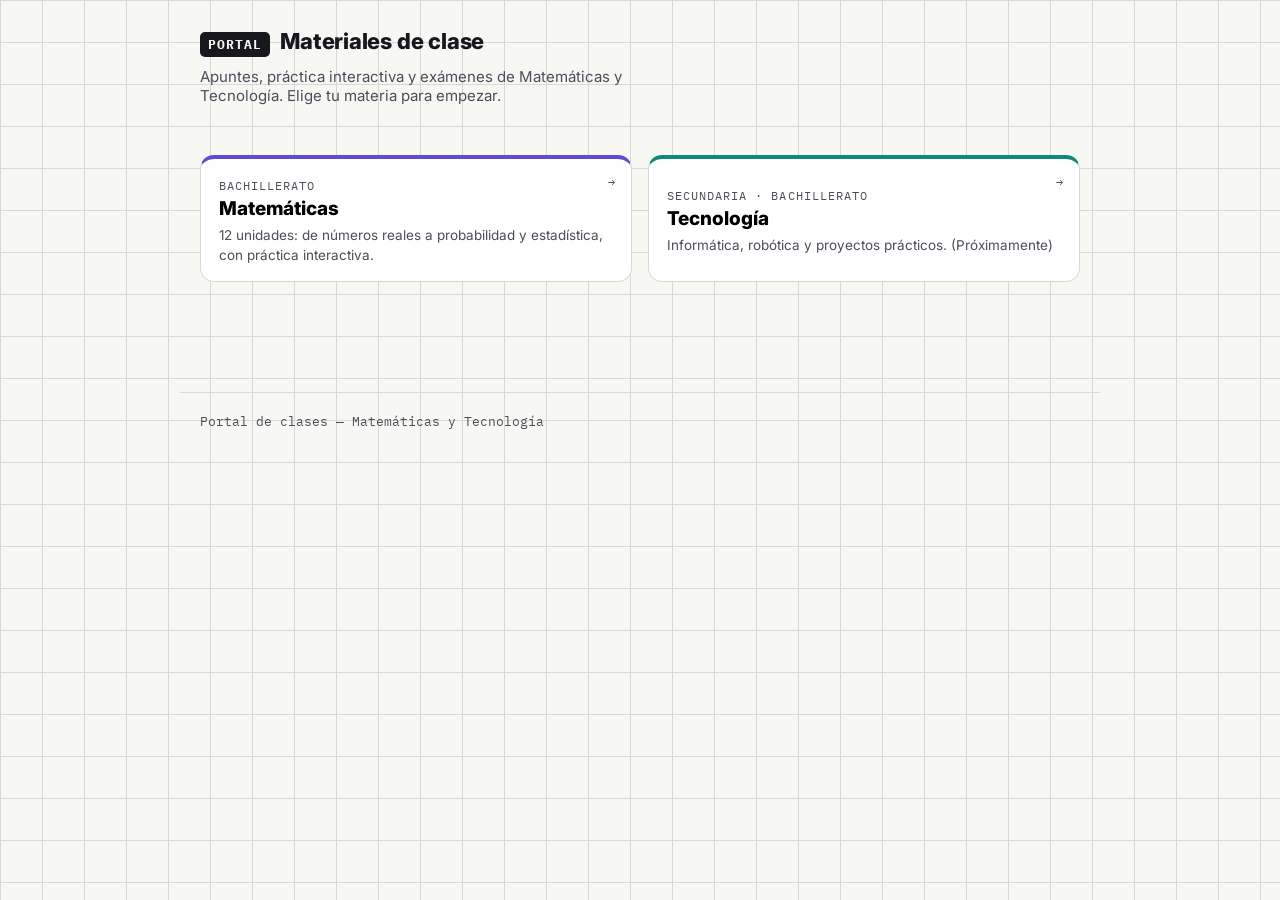
==== index.html @ c06fdfd4 "Portal de clases: contenido real de Matematicas y publicacion inicial" ====
<!DOCTYPE html>
<html lang="es">
<head>
<meta charset="UTF-8">
<meta name="viewport" content="width=device-width, initial-scale=1.0">
<title>Portal de Clases</title>
<link rel="preconnect" href="https://fonts.googleapis.com">
<link href="https://fonts.googleapis.com/css2?family=IBM+Plex+Mono:wght@400;500;600;700&family=Inter:wght@400;500;600;700;800&display=swap" rel="stylesheet">
<style>
  :root{
    --paper:#f7f7f4;
    --ink:#16181d;
    --ink-soft:#4a4e58;
    --line:#d8d9d4;
    --math:#5b4bd6;
    --math-soft:#eeecfb;
    --tech:#0d8a7a;
    --tech-soft:#e6f5f2;
    --accent-warn:#c65b2e;
    --radius:14px;
  }
  *{box-sizing:border-box;}
  html{scroll-behavior:smooth;}
  body{
    margin:0;
    background:
      linear-gradient(var(--line) 1px, transparent 1px) 0 0/100% 42px,
      linear-gradient(90deg, var(--line) 1px, transparent 1px) 0 0/42px 100%,
      var(--paper);
    background-attachment:fixed;
    color:var(--ink);
    font-family:'Inter',sans-serif;
    -webkit-font-smoothing:antialiased;
  }
  @media (prefers-reduced-motion: reduce){
    *{animation:none !important; transition:none !important;}
  }

  header{
    padding:28px 20px 18px;
    max-width:920px;
    margin:0 auto;
  }
  .brand{
    display:flex;
    align-items:baseline;
    gap:10px;
    flex-wrap:wrap;
  }
  .brand .mark{
    font-family:'IBM Plex Mono',monospace;
    font-weight:700;
    font-size:13px;
    letter-spacing:.08em;
    background:var(--ink);
    color:var(--paper);
    padding:4px 8px;
    border-radius:5px;
  }
  .brand h1{
    font-size:22px;
    margin:0;
    font-weight:800;
    letter-spacing:-0.01em;
  }
  header p.sub{
    margin:10px 0 0;
    color:var(--ink-soft);
    font-size:15px;
    max-width:55ch;
  }

  main{max-width:920px;margin:0 auto;padding:10px 20px 80px;}

  .subjects{
    display:grid;
    grid-template-columns:1fr 1fr;
    gap:16px;
    margin:22px 0 30px;
  }
  @media (max-width:640px){ .subjects{grid-template-columns:1fr;} }

  .subject-card{
    text-align:left;
    border:1.5px solid var(--line);
    background:#fff;
    border-radius:var(--radius);
    padding:18px 18px 16px;
    cursor:pointer;
    font-family:inherit;
    position:relative;
    transition:transform .15s ease, box-shadow .15s ease, border-color .15s ease;
  }
  .subject-card:hover{transform:translateY(-2px); box-shadow:0 8px 22px rgba(20,20,30,.08);}
  .subject-card:focus-visible{outline:3px solid var(--ink); outline-offset:2px;}
  .subject-card.math{border-top:4px solid var(--math);}
  .subject-card.tech{border-top:4px solid var(--tech);}
  .subject-card .eyebrow{
    font-family:'IBM Plex Mono',monospace;
    font-size:11.5px;
    letter-spacing:.09em;
    text-transform:uppercase;
    color:var(--ink-soft);
  }
  .subject-card h2{margin:4px 0 6px;font-size:19px;font-weight:800;}
  .subject-card p{margin:0;color:var(--ink-soft);font-size:13.5px;line-height:1.45;}
  .subject-card .go{
    position:absolute; top:16px; right:16px;
    font-family:'IBM Plex Mono',monospace;
    font-size:12px; color:var(--ink-soft);
  }

  .panel{display:none;}
  .panel.active{display:block; animation:fade .25s ease;}
  @keyframes fade{from{opacity:0; transform:translateY(4px);} to{opacity:1; transform:none;}}

  .panel-head{
    display:flex; align-items:center; justify-content:space-between;
    margin-bottom:14px; flex-wrap:wrap; gap:10px;
  }
  .panel-head h2{font-size:20px; margin:0; font-weight:800;}
  .back-btn{
    font-family:'IBM Plex Mono',monospace;
    font-size:12.5px; background:none; border:1.5px solid var(--line);
    border-radius:8px; padding:7px 12px; cursor:pointer; color:var(--ink);
  }
  .back-btn:hover{background:#fff;}

  .topic{
    border:1.5px solid var(--line);
    border-radius:var(--radius);
    background:#fff;
    margin-bottom:12px;
    overflow:hidden;
  }
  .topic-toggle{
    width:100%; text-align:left; background:none; border:none;
    padding:14px 16px; cursor:pointer; display:flex; align-items:center;
    justify-content:space-between; font-family:inherit; font-size:15.5px;
    font-weight:600; color:var(--ink);
  }
  .topic-toggle .chevron{
    font-family:'IBM Plex Mono',monospace; color:var(--ink-soft);
    transition:transform .2s ease; font-size:13px;
  }
  .topic.open .chevron{transform:rotate(90deg);}
  .topic-body{display:none; padding:0 16px 16px;}
  .topic.open .topic-body{display:block;}

  .tabs{display:flex; gap:6px; margin-bottom:12px; flex-wrap:wrap;}
  .tab-btn{
    font-family:'IBM Plex Mono',monospace; font-size:12px;
    border:1.5px solid var(--line); background:var(--paper);
    padding:6px 11px; border-radius:7px; cursor:pointer; color:var(--ink-soft);
  }
  .tab-btn.active.math-active{background:var(--math); border-color:var(--math); color:#fff;}
  .tab-btn.active.tech-active{background:var(--tech); border-color:var(--tech); color:#fff;}

  .tab-content{display:none; font-size:14px; color:var(--ink-soft); line-height:1.6;}
  .tab-content.active{display:block;}
  .tab-content ul{margin:0; padding-left:18px;}
  .tab-content li{margin-bottom:6px;}
  .unit-meta{
    font-family:'IBM Plex Mono',monospace; font-size:11.5px; letter-spacing:.05em;
    color:var(--ink-soft); margin:-4px 0 12px;
  }
  .practice-link{
    display:inline-block; font-weight:600; text-decoration:none;
    border:1.5px solid var(--line); border-radius:8px; padding:8px 14px; font-size:13.5px;
  }
  #panel-math .practice-link{color:var(--math); border-color:var(--math);}
  #panel-tech .practice-link{color:var(--tech); border-color:var(--tech);}
  .practice-link:hover{background:#fff;}
  .tech-soon{
    border:1.5px dashed var(--line); border-radius:var(--radius); background:#fff;
    padding:22px 20px; color:var(--ink-soft); font-size:14.5px; line-height:1.6;
  }

  footer{
    max-width:920px; margin:0 auto; padding:20px; color:var(--ink-soft);
    font-size:12.5px; font-family:'IBM Plex Mono',monospace; border-top:1.5px solid var(--line);
  }
</style>
</head>
<body>

<header>
  <div class="brand">
    <span class="mark">PORTAL</span>
    <h1>Materiales de clase</h1>
  </div>
  <p class="sub">Apuntes, práctica interactiva y exámenes de Matemáticas y Tecnología. Elige tu materia para empezar.</p>
</header>

<main>

  <!-- HOME -->
  <div id="home">
    <div class="subjects">
      <button class="subject-card math" onclick="showPanel('math')">
        <span class="eyebrow">Bachillerato</span>
        <h2>Matemáticas</h2>
        <p>12 unidades: de números reales a probabilidad y estadística, con práctica interactiva.</p>
        <span class="go">→</span>
      </button>
      <button class="subject-card tech" onclick="showPanel('tech')">
        <span class="eyebrow">Secundaria · Bachillerato</span>
        <h2>Tecnología</h2>
        <p>Informática, robótica y proyectos prácticos. (Próximamente)</p>
        <span class="go">→</span>
      </button>
    </div>
  </div>

  <!-- MATEMÁTICAS -->
  <section class="panel" id="panel-math">
    <div class="panel-head">
      <h2>Matemáticas · Bachillerato</h2>
      <button class="back-btn" onclick="showHome()">← Volver</button>
    </div>

    <div class="topic">
      <button class="topic-toggle" onclick="toggleTopic(this)">
        <span>Unidad 1 — Números reales, potencias, radicales y logaritmos</span><span class="chevron">›</span>
      </button>
      <div class="topic-body">
        <p class="unit-meta">Aritmética y Álgebra · Matemáticas I · 8 sesiones</p>
        <div class="tabs">
          <button class="tab-btn active math-active" onclick="showTab(this,'m1-material')">Material</button>
          <button class="tab-btn" onclick="showTab(this,'m1-ejercicios')">Ejercicios</button>
          <button class="tab-btn" onclick="showTab(this,'m1-examenes')">Exámenes</button>
        </div>
        <div class="tab-content active" id="m1-material">
          <ul>
            <li>Clasificar números en ℕ, ℤ, ℚ, ℐ, ℝ y operar con intervalos</li>
            <li>Manejar el valor absoluto y resolver ecuaciones e inecuaciones con él</li>
            <li>Operar con potencias de exponente entero y fraccionario, y con radicales</li>
            <li>Racionalizar denominadores</li>
            <li>Definir el logaritmo y aplicar sus propiedades</li>
            <li>Aproximar, acotar el error y usar notación científica</li>
          </ul>
        </div>
        <div class="tab-content" id="m1-ejercicios">
          <p>Ejercicios generados automáticamente con corrección al instante.</p>
          <p><a class="practice-link" href="app/index.html" target="_blank" rel="noopener">Abrir práctica interactiva →</a></p>
        </div>
        <div class="tab-content" id="m1-examenes">
          <ul><li>Próximamente</li></ul>
        </div>
      </div>
    </div>

    <div class="topic">
      <button class="topic-toggle" onclick="toggleTopic(this)">
        <span>Unidad 2 — Polinomios y fracciones algebraicas</span><span class="chevron">›</span>
      </button>
      <div class="topic-body">
        <p class="unit-meta">Aritmética y Álgebra · Matemáticas I · 7 sesiones</p>
        <div class="tabs">
          <button class="tab-btn active math-active" onclick="showTab(this,'m2-material')">Material</button>
          <button class="tab-btn" onclick="showTab(this,'m2-ejercicios')">Ejercicios</button>
          <button class="tab-btn" onclick="showTab(this,'m2-examenes')">Exámenes</button>
        </div>
        <div class="tab-content active" id="m2-material">
          <ul>
            <li>Operar con polinomios y dividir por Ruffini</li>
            <li>Aplicar los teoremas del resto y del factor</li>
            <li>Factorizar polinomios buscando raíces racionales</li>
            <li>Simplificar y operar fracciones algebraicas</li>
            <li>Desarrollar potencias con el binomio de Newton</li>
          </ul>
        </div>
        <div class="tab-content" id="m2-ejercicios">
          <p>Ejercicios generados automáticamente con corrección al instante.</p>
          <p><a class="practice-link" href="app/index.html" target="_blank" rel="noopener">Abrir práctica interactiva →</a></p>
        </div>
        <div class="tab-content" id="m2-examenes"><ul><li>Próximamente</li></ul></div>
      </div>
    </div>

    <div class="topic">
      <button class="topic-toggle" onclick="toggleTopic(this)">
        <span>Unidad 3 — Ecuaciones, inecuaciones y sistemas</span><span class="chevron">›</span>
      </button>
      <div class="topic-body">
        <p class="unit-meta">Aritmética y Álgebra · Matemáticas I · 9 sesiones</p>
        <div class="tabs">
          <button class="tab-btn active math-active" onclick="showTab(this,'m3-material')">Material</button>
          <button class="tab-btn" onclick="showTab(this,'m3-ejercicios')">Ejercicios</button>
          <button class="tab-btn" onclick="showTab(this,'m3-examenes')">Exámenes</button>
        </div>
        <div class="tab-content active" id="m3-material">
          <ul>
            <li>Resolver ecuaciones de 2.º grado, bicuadradas, racionales e irracionales</li>
            <li>Resolver ecuaciones exponenciales y logarítmicas</li>
            <li>Resolver inecuaciones polinómicas y racionales, y sistemas de inecuaciones</li>
            <li>Resolver sistemas lineales (Gauss) y no lineales</li>
            <li>Plantear y resolver problemas mediante ecuaciones</li>
          </ul>
        </div>
        <div class="tab-content" id="m3-ejercicios">
          <p>Ejercicios generados automáticamente con corrección al instante.</p>
          <p><a class="practice-link" href="app/index.html" target="_blank" rel="noopener">Abrir práctica interactiva →</a></p>
        </div>
        <div class="tab-content" id="m3-examenes"><ul><li>Próximamente</li></ul></div>
      </div>
    </div>

    <div class="topic">
      <button class="topic-toggle" onclick="toggleTopic(this)">
        <span>Unidad 4 — Trigonometría</span><span class="chevron">›</span>
      </button>
      <div class="topic-body">
        <p class="unit-meta">Geometría · Matemáticas I · 10 sesiones</p>
        <div class="tabs">
          <button class="tab-btn active math-active" onclick="showTab(this,'m4-material')">Material</button>
          <button class="tab-btn" onclick="showTab(this,'m4-ejercicios')">Ejercicios</button>
          <button class="tab-btn" onclick="showTab(this,'m4-examenes')">Exámenes</button>
        </div>
        <div class="tab-content active" id="m4-material">
          <ul>
            <li>Convertir grados ↔ radianes y usar la circunferencia goniométrica</li>
            <li>Conocer las razones de los ángulos notables y reducir al primer cuadrante</li>
            <li>Demostrar y aplicar identidades trigonométricas</li>
            <li>Usar las fórmulas de suma, diferencia, ángulo doble y ángulo mitad</li>
            <li>Resolver ecuaciones trigonométricas</li>
            <li>Resolver triángulos cualesquiera con los teoremas del seno y del coseno</li>
          </ul>
        </div>
        <div class="tab-content" id="m4-ejercicios">
          <p>Ejercicios generados automáticamente con corrección al instante.</p>
          <p><a class="practice-link" href="app/index.html" target="_blank" rel="noopener">Abrir práctica interactiva →</a></p>
        </div>
        <div class="tab-content" id="m4-examenes"><ul><li>Próximamente</li></ul></div>
      </div>
    </div>

    <div class="topic">
      <button class="topic-toggle" onclick="toggleTopic(this)">
        <span>Unidad 5 — Números complejos</span><span class="chevron">›</span>
      </button>
      <div class="topic-body">
        <p class="unit-meta">Aritmética y Álgebra · Matemáticas I · 6 sesiones</p>
        <div class="tabs">
          <button class="tab-btn active math-active" onclick="showTab(this,'m5-material')">Material</button>
          <button class="tab-btn" onclick="showTab(this,'m5-ejercicios')">Ejercicios</button>
          <button class="tab-btn" onclick="showTab(this,'m5-examenes')">Exámenes</button>
        </div>
        <div class="tab-content active" id="m5-material">
          <ul>
            <li>Operar en forma binómica y representar en el plano complejo</li>
            <li>Pasar entre formas binómica, polar y trigonométrica</li>
            <li>Multiplicar, dividir y potenciar en forma polar (De Moivre)</li>
            <li>Calcular las n raíces n-ésimas de un complejo</li>
            <li>Resolver ecuaciones con soluciones complejas</li>
          </ul>
        </div>
        <div class="tab-content" id="m5-ejercicios">
          <p>Ejercicios generados automáticamente con corrección al instante.</p>
          <p><a class="practice-link" href="app/index.html" target="_blank" rel="noopener">Abrir práctica interactiva →</a></p>
        </div>
        <div class="tab-content" id="m5-examenes"><ul><li>Próximamente</li></ul></div>
      </div>
    </div>

    <div class="topic">
      <button class="topic-toggle" onclick="toggleTopic(this)">
        <span>Unidad 6 — Geometría analítica: vectores, rectas y cónicas</span><span class="chevron">›</span>
      </button>
      <div class="topic-body">
        <p class="unit-meta">Geometría · Matemáticas I (plano) y II (espacio) · 12 sesiones</p>
        <div class="tabs">
          <button class="tab-btn active math-active" onclick="showTab(this,'m6-material')">Material</button>
          <button class="tab-btn" onclick="showTab(this,'m6-ejercicios')">Ejercicios</button>
          <button class="tab-btn" onclick="showTab(this,'m6-examenes')">Exámenes</button>
        </div>
        <div class="tab-content active" id="m6-material">
          <ul>
            <li>Operar con vectores en el plano y usar el producto escalar</li>
            <li>Escribir la recta en todas sus formas y estudiar posiciones relativas</li>
            <li>Calcular ángulos y distancias</li>
            <li>Identificar y escribir las ecuaciones de las cónicas</li>
            <li>(Mates II) Vectores, rectas y planos en el espacio: productos vectorial y mixto</li>
          </ul>
        </div>
        <div class="tab-content" id="m6-ejercicios">
          <p>Ejercicios generados automáticamente con corrección al instante.</p>
          <p><a class="practice-link" href="app/index.html" target="_blank" rel="noopener">Abrir práctica interactiva →</a></p>
        </div>
        <div class="tab-content" id="m6-examenes"><ul><li>Próximamente</li></ul></div>
      </div>
    </div>

    <div class="topic">
      <button class="topic-toggle" onclick="toggleTopic(this)">
        <span>Unidad 7 — Funciones elementales</span><span class="chevron">›</span>
      </button>
      <div class="topic-body">
        <p class="unit-meta">Análisis · Matemáticas I · 8 sesiones</p>
        <div class="tabs">
          <button class="tab-btn active math-active" onclick="showTab(this,'m7-material')">Material</button>
          <button class="tab-btn" onclick="showTab(this,'m7-ejercicios')">Ejercicios</button>
          <button class="tab-btn" onclick="showTab(this,'m7-examenes')">Exámenes</button>
        </div>
        <div class="tab-content active" id="m7-material">
          <ul>
            <li>Calcular dominio y recorrido de las funciones elementales</li>
            <li>Operar y componer funciones; hallar la función inversa</li>
            <li>Reconocer simetrías, periodicidad, monotonía y acotación</li>
            <li>Representar funciones a partir de transformaciones elementales</li>
            <li>Identificar y usar la función exponencial, logarítmica y las trigonométricas</li>
          </ul>
        </div>
        <div class="tab-content" id="m7-ejercicios">
          <p>Ejercicios generados automáticamente con corrección al instante.</p>
          <p><a class="practice-link" href="app/index.html" target="_blank" rel="noopener">Abrir práctica interactiva →</a></p>
        </div>
        <div class="tab-content" id="m7-examenes"><ul><li>Próximamente</li></ul></div>
      </div>
    </div>

    <div class="topic">
      <button class="topic-toggle" onclick="toggleTopic(this)">
        <span>Unidad 8 — Límites y continuidad</span><span class="chevron">›</span>
      </button>
      <div class="topic-body">
        <p class="unit-meta">Análisis · Matemáticas I–II · 9 sesiones</p>
        <div class="tabs">
          <button class="tab-btn active math-active" onclick="showTab(this,'m8-material')">Material</button>
          <button class="tab-btn" onclick="showTab(this,'m8-ejercicios')">Ejercicios</button>
          <button class="tab-btn" onclick="showTab(this,'m8-examenes')">Exámenes</button>
        </div>
        <div class="tab-content active" id="m8-material">
          <ul>
            <li>Calcular límites laterales e infinitos</li>
            <li>Resolver las indeterminaciones 0/0, ∞/∞, ∞−∞, 0·∞ y 1<sup>∞</sup></li>
            <li>Hallar las asíntotas de una función</li>
            <li>Estudiar la continuidad y clasificar las discontinuidades</li>
            <li>Aplicar el teorema de Bolzano</li>
          </ul>
        </div>
        <div class="tab-content" id="m8-ejercicios">
          <p>Ejercicios generados automáticamente con corrección al instante.</p>
          <p><a class="practice-link" href="app/index.html" target="_blank" rel="noopener">Abrir práctica interactiva →</a></p>
        </div>
        <div class="tab-content" id="m8-examenes"><ul><li>Próximamente</li></ul></div>
      </div>
    </div>

    <div class="topic">
      <button class="topic-toggle" onclick="toggleTopic(this)">
        <span>Unidad 9 — Derivadas y aplicaciones</span><span class="chevron">›</span>
      </button>
      <div class="topic-body">
        <p class="unit-meta">Análisis · Matemáticas I–II · 12 sesiones</p>
        <div class="tabs">
          <button class="tab-btn active math-active" onclick="showTab(this,'m9-material')">Material</button>
          <button class="tab-btn" onclick="showTab(this,'m9-ejercicios')">Ejercicios</button>
          <button class="tab-btn" onclick="showTab(this,'m9-examenes')">Exámenes</button>
        </div>
        <div class="tab-content active" id="m9-material">
          <ul>
            <li>Interpretar la derivada como tasa de variación y pendiente de la tangente</li>
            <li>Derivar con soltura usando todas las reglas, incluida la regla de la cadena</li>
            <li>Estudiar monotonía, extremos, curvatura y puntos de inflexión</li>
            <li>Resolver problemas de optimización</li>
            <li>Aplicar L'Hôpital y los teoremas de Rolle y del valor medio</li>
            <li>Representar gráficamente funciones</li>
          </ul>
        </div>
        <div class="tab-content" id="m9-ejercicios">
          <p>Ejercicios generados automáticamente con corrección al instante.</p>
          <p><a class="practice-link" href="app/index.html" target="_blank" rel="noopener">Abrir práctica interactiva →</a></p>
        </div>
        <div class="tab-content" id="m9-examenes"><ul><li>Próximamente</li></ul></div>
      </div>
    </div>

    <div class="topic">
      <button class="topic-toggle" onclick="toggleTopic(this)">
        <span>Unidad 10 — Integrales</span><span class="chevron">›</span>
      </button>
      <div class="topic-body">
        <p class="unit-meta">Análisis · Matemáticas II · 11 sesiones</p>
        <div class="tabs">
          <button class="tab-btn active math-active" onclick="showTab(this,'m10-material')">Material</button>
          <button class="tab-btn" onclick="showTab(this,'m10-ejercicios')">Ejercicios</button>
          <button class="tab-btn" onclick="showTab(this,'m10-examenes')">Exámenes</button>
        </div>
        <div class="tab-content active" id="m10-material">
          <ul>
            <li>Calcular primitivas inmediatas y casi inmediatas</li>
            <li>Integrar por cambio de variable y por partes</li>
            <li>Integrar funciones racionales</li>
            <li>Aplicar la regla de Barrow</li>
            <li>Calcular áreas de recintos planos y volúmenes de revolución</li>
          </ul>
        </div>
        <div class="tab-content" id="m10-ejercicios">
          <p>Ejercicios generados automáticamente con corrección al instante.</p>
          <p><a class="practice-link" href="app/index.html" target="_blank" rel="noopener">Abrir práctica interactiva →</a></p>
        </div>
        <div class="tab-content" id="m10-examenes"><ul><li>Próximamente</li></ul></div>
      </div>
    </div>

    <div class="topic">
      <button class="topic-toggle" onclick="toggleTopic(this)">
        <span>Unidad 11 — Matrices, determinantes y sistemas</span><span class="chevron">›</span>
      </button>
      <div class="topic-body">
        <p class="unit-meta">Álgebra lineal · Matemáticas II · 11 sesiones</p>
        <div class="tabs">
          <button class="tab-btn active math-active" onclick="showTab(this,'m11-material')">Material</button>
          <button class="tab-btn" onclick="showTab(this,'m11-ejercicios')">Ejercicios</button>
          <button class="tab-btn" onclick="showTab(this,'m11-examenes')">Exámenes</button>
        </div>
        <div class="tab-content active" id="m11-material">
          <ul>
            <li>Operar con matrices y calcular potencias</li>
            <li>Calcular determinantes de orden 2, 3 y superior, y usar sus propiedades</li>
            <li>Hallar el rango y la matriz inversa</li>
            <li>Resolver ecuaciones matriciales</li>
            <li>Discutir y resolver sistemas con Gauss, Rouché–Frobenius y Cramer</li>
          </ul>
        </div>
        <div class="tab-content" id="m11-ejercicios">
          <p>Ejercicios generados automáticamente con corrección al instante.</p>
          <p><a class="practice-link" href="app/index.html" target="_blank" rel="noopener">Abrir práctica interactiva →</a></p>
        </div>
        <div class="tab-content" id="m11-examenes"><ul><li>Próximamente</li></ul></div>
      </div>
    </div>

    <div class="topic">
      <button class="topic-toggle" onclick="toggleTopic(this)">
        <span>Unidad 12 — Combinatoria, probabilidad y estadística</span><span class="chevron">›</span>
      </button>
      <div class="topic-body">
        <p class="unit-meta">Estadística y Probabilidad · Matemáticas I–II · 12 sesiones</p>
        <div class="tabs">
          <button class="tab-btn active math-active" onclick="showTab(this,'m12-material')">Material</button>
          <button class="tab-btn" onclick="showTab(this,'m12-ejercicios')">Ejercicios</button>
          <button class="tab-btn" onclick="showTab(this,'m12-examenes')">Exámenes</button>
        </div>
        <div class="tab-content active" id="m12-material">
          <ul>
            <li>Contar con variaciones, permutaciones y combinaciones</li>
            <li>Calcular probabilidades con la regla de Laplace y las propiedades de la probabilidad</li>
            <li>Aplicar probabilidad condicionada, independencia, probabilidad total y Bayes</li>
            <li>Manejar la distribución binomial y la normal (y la aproximación entre ambas)</li>
            <li>Analizar distribuciones bidimensionales: correlación y regresión</li>
          </ul>
        </div>
        <div class="tab-content" id="m12-ejercicios">
          <p>Ejercicios generados automáticamente con corrección al instante.</p>
          <p><a class="practice-link" href="app/index.html" target="_blank" rel="noopener">Abrir práctica interactiva →</a></p>
        </div>
        <div class="tab-content" id="m12-examenes"><ul><li>Próximamente</li></ul></div>
      </div>
    </div>
  </section>

  <!-- TECNOLOGÍA -->
  <section class="panel" id="panel-tech">
    <div class="panel-head">
      <h2>Tecnología · Secundaria y Bachillerato</h2>
      <button class="back-btn" onclick="showHome()">← Volver</button>
    </div>

    <div class="tech-soon">
      Todavía estamos preparando el temario de Tecnología (Informática, Robótica y proyectos prácticos).
      Vuelve pronto — mientras tanto puedes consultar la sección de Matemáticas.
    </div>
  </section>

</main>

<footer>Portal de clases — Matemáticas y Tecnología</footer>

<script>
function showPanel(name){
  document.getElementById('home').style.display='none';
  document.querySelectorAll('.panel').forEach(p=>p.classList.remove('active'));
  document.getElementById('panel-'+name).classList.add('active');
  window.scrollTo({top:0,behavior:'smooth'});
}
function showHome(){
  document.querySelectorAll('.panel').forEach(p=>p.classList.remove('active'));
  document.getElementById('home').style.display='block';
  window.scrollTo({top:0,behavior:'smooth'});
}
function toggleTopic(btn){
  btn.parentElement.classList.toggle('open');
}
function showTab(btn, id){
  const group = btn.closest('.topic-body');
  group.querySelectorAll('.tab-btn').forEach(b=>b.classList.remove('active','math-active','tech-active'));
  group.querySelectorAll('.tab-content').forEach(c=>c.classList.remove('active'));
  const isTech = group.closest('#panel-tech') !== null;
  btn.classList.add('active', isTech ? 'tech-active' : 'math-active');
  document.getElementById(id).classList.add('active');
}
</script>

</body>
</html>
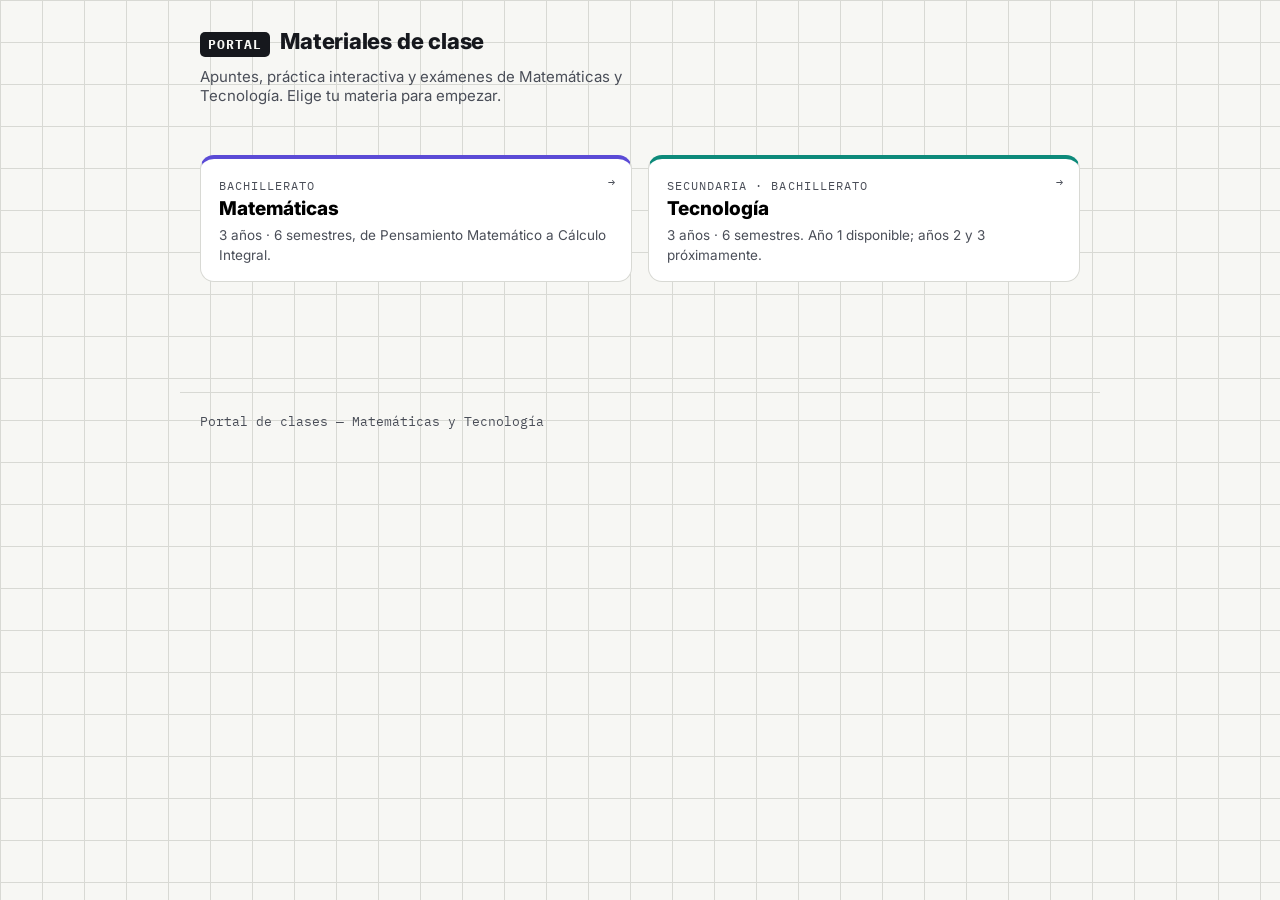
==== commit c448db46: "Reestructurar portal en 3 anios / 6 semestres con temario real; quitar temario placeholder" ====
--- a/index.html
+++ b/index.html
@@ -176,6 +176,28 @@
     padding:22px 20px; color:var(--ink-soft); font-size:14.5px; line-height:1.6;
   }
 
+  .year{
+    border:1.5px solid var(--line); border-radius:var(--radius); background:#fcfcfa;
+    margin-bottom:18px; overflow:hidden;
+  }
+  #panel-math .year{border-top:4px solid var(--math);}
+  #panel-tech .year{border-top:4px solid var(--tech);}
+  .year-toggle{
+    width:100%; text-align:left; background:none; border:none;
+    padding:16px 18px; cursor:pointer; display:flex; align-items:center;
+    justify-content:space-between; font-family:inherit; font-size:17px;
+    font-weight:800; color:var(--ink);
+  }
+  .year-toggle .chevron{
+    font-family:'IBM Plex Mono',monospace; color:var(--ink-soft);
+    transition:transform .2s ease; font-size:14px;
+  }
+  .year.open .year-toggle .chevron{transform:rotate(90deg);}
+  .year-body{display:none; padding:0 14px 16px;}
+  .year.open .year-body{display:block;}
+  .topic-toggle small{font-weight:400; color:var(--ink-soft); font-size:12.5px;}
+  .year-note{font-size:13.5px; color:var(--ink-soft); margin:0 4px 4px;}
+
   footer{
     max-width:920px; margin:0 auto; padding:20px; color:var(--ink-soft);
     font-size:12.5px; font-family:'IBM Plex Mono',monospace; border-top:1.5px solid var(--line);
@@ -200,13 +222,13 @@
       <button class="subject-card math" onclick="showPanel('math')">
         <span class="eyebrow">Bachillerato</span>
         <h2>Matemáticas</h2>
-        <p>12 unidades: de números reales a probabilidad y estadística, con práctica interactiva.</p>
+        <p>3 años · 6 semestres, de Pensamiento Matemático a Cálculo Integral.</p>
         <span class="go">→</span>
       </button>
       <button class="subject-card tech" onclick="showPanel('tech')">
         <span class="eyebrow">Secundaria · Bachillerato</span>
         <h2>Tecnología</h2>
-        <p>Informática, robótica y proyectos prácticos. (Próximamente)</p>
+        <p>3 años · 6 semestres. Año 1 disponible; años 2 y 3 próximamente.</p>
         <span class="go">→</span>
       </button>
     </div>
@@ -219,344 +241,185 @@
       <button class="back-btn" onclick="showHome()">← Volver</button>
     </div>
 
-    <div class="topic">
-      <button class="topic-toggle" onclick="toggleTopic(this)">
-        <span>Unidad 1 — Números reales, potencias, radicales y logaritmos</span><span class="chevron">›</span>
+    <div class="year">
+      <button class="year-toggle" onclick="toggleTopic(this)">
+        <span>Año 1</span><span class="chevron">›</span>
       </button>
-      <div class="topic-body">
-        <p class="unit-meta">Aritmética y Álgebra · Matemáticas I · 8 sesiones</p>
-        <div class="tabs">
-          <button class="tab-btn active math-active" onclick="showTab(this,'m1-material')">Material</button>
-          <button class="tab-btn" onclick="showTab(this,'m1-ejercicios')">Ejercicios</button>
-          <button class="tab-btn" onclick="showTab(this,'m1-examenes')">Exámenes</button>
-        </div>
-        <div class="tab-content active" id="m1-material">
-          <ul>
-            <li>Clasificar números en ℕ, ℤ, ℚ, ℐ, ℝ y operar con intervalos</li>
-            <li>Manejar el valor absoluto y resolver ecuaciones e inecuaciones con él</li>
-            <li>Operar con potencias de exponente entero y fraccionario, y con radicales</li>
-            <li>Racionalizar denominadores</li>
-            <li>Definir el logaritmo y aplicar sus propiedades</li>
-            <li>Aproximar, acotar el error y usar notación científica</li>
-          </ul>
-        </div>
-        <div class="tab-content" id="m1-ejercicios">
-          <p>Ejercicios generados automáticamente con corrección al instante.</p>
-          <p><a class="practice-link" href="app/index.html" target="_blank" rel="noopener">Abrir práctica interactiva →</a></p>
-        </div>
-        <div class="tab-content" id="m1-examenes">
-          <ul><li>Próximamente</li></ul>
-        </div>
-      </div>
-    </div>
-
-    <div class="topic">
-      <button class="topic-toggle" onclick="toggleTopic(this)">
-        <span>Unidad 2 — Polinomios y fracciones algebraicas</span><span class="chevron">›</span>
+      <div class="year-body">
+
+        <div class="topic">
+          <button class="topic-toggle" onclick="toggleTopic(this)">
+            <span>Semestre 1 — Pensamiento Matemático I <small>(aritmética y álgebra)</small></span><span class="chevron">›</span>
+          </button>
+          <div class="topic-body">
+            <div class="tabs">
+              <button class="tab-btn active math-active" onclick="showTab(this,'s1-material')">Material</button>
+              <button class="tab-btn" onclick="showTab(this,'s1-ejercicios')">Ejercicios</button>
+              <button class="tab-btn" onclick="showTab(this,'s1-examenes')">Exámenes</button>
+            </div>
+            <div class="tab-content active" id="s1-material">
+              <ol>
+                <li>Números y operaciones básicas</li>
+                <li>Operaciones algebraicas</li>
+                <li>Ecuaciones lineales y cuadráticas</li>
+                <li>Sistemas de ecuaciones</li>
+              </ol>
+            </div>
+            <div class="tab-content" id="s1-ejercicios">
+              <p>Ejercicios generados automáticamente con corrección al instante.</p>
+              <p><a class="practice-link" href="app/index.html" target="_blank" rel="noopener">Abrir práctica interactiva →</a></p>
+            </div>
+            <div class="tab-content" id="s1-examenes"><ul><li>Próximamente</li></ul></div>
+          </div>
+        </div>
+
+        <div class="topic">
+          <button class="topic-toggle" onclick="toggleTopic(this)">
+            <span>Semestre 2 — Pensamiento Matemático II <small>(geometría y trigonometría)</small></span><span class="chevron">›</span>
+          </button>
+          <div class="topic-body">
+            <div class="tabs">
+              <button class="tab-btn active math-active" onclick="showTab(this,'s2-material')">Material</button>
+              <button class="tab-btn" onclick="showTab(this,'s2-ejercicios')">Ejercicios</button>
+              <button class="tab-btn" onclick="showTab(this,'s2-examenes')">Exámenes</button>
+            </div>
+            <div class="tab-content active" id="s2-material">
+              <ol>
+                <li>Desigualdades</li>
+                <li>Ángulos y triángulos</li>
+                <li>Funciones trigonométricas</li>
+                <li>Identidades trigonométricas y triángulos oblicuángulos</li>
+              </ol>
+            </div>
+            <div class="tab-content" id="s2-ejercicios">
+              <p>Ejercicios generados automáticamente con corrección al instante.</p>
+              <p><a class="practice-link" href="app/index.html" target="_blank" rel="noopener">Abrir práctica interactiva →</a></p>
+            </div>
+            <div class="tab-content" id="s2-examenes"><ul><li>Próximamente</li></ul></div>
+          </div>
+        </div>
+
+      </div>
+    </div>
+
+    <div class="year">
+      <button class="year-toggle" onclick="toggleTopic(this)">
+        <span>Año 2</span><span class="chevron">›</span>
       </button>
-      <div class="topic-body">
-        <p class="unit-meta">Aritmética y Álgebra · Matemáticas I · 7 sesiones</p>
-        <div class="tabs">
-          <button class="tab-btn active math-active" onclick="showTab(this,'m2-material')">Material</button>
-          <button class="tab-btn" onclick="showTab(this,'m2-ejercicios')">Ejercicios</button>
-          <button class="tab-btn" onclick="showTab(this,'m2-examenes')">Exámenes</button>
-        </div>
-        <div class="tab-content active" id="m2-material">
-          <ul>
-            <li>Operar con polinomios y dividir por Ruffini</li>
-            <li>Aplicar los teoremas del resto y del factor</li>
-            <li>Factorizar polinomios buscando raíces racionales</li>
-            <li>Simplificar y operar fracciones algebraicas</li>
-            <li>Desarrollar potencias con el binomio de Newton</li>
-          </ul>
-        </div>
-        <div class="tab-content" id="m2-ejercicios">
-          <p>Ejercicios generados automáticamente con corrección al instante.</p>
-          <p><a class="practice-link" href="app/index.html" target="_blank" rel="noopener">Abrir práctica interactiva →</a></p>
-        </div>
-        <div class="tab-content" id="m2-examenes"><ul><li>Próximamente</li></ul></div>
-      </div>
-    </div>
-
-    <div class="topic">
-      <button class="topic-toggle" onclick="toggleTopic(this)">
-        <span>Unidad 3 — Ecuaciones, inecuaciones y sistemas</span><span class="chevron">›</span>
+      <div class="year-body">
+
+        <div class="topic">
+          <button class="topic-toggle" onclick="toggleTopic(this)">
+            <span>Semestre 3 — Matemáticas III <small>(geometría analítica)</small></span><span class="chevron">›</span>
+          </button>
+          <div class="topic-body">
+            <div class="tabs">
+              <button class="tab-btn active math-active" onclick="showTab(this,'s3-material')">Material</button>
+              <button class="tab-btn" onclick="showTab(this,'s3-ejercicios')">Ejercicios</button>
+              <button class="tab-btn" onclick="showTab(this,'s3-examenes')">Exámenes</button>
+            </div>
+            <div class="tab-content active" id="s3-material">
+              <ol>
+                <li>Ejes coordenados</li>
+                <li>La recta</li>
+                <li>La circunferencia</li>
+              </ol>
+            </div>
+            <div class="tab-content" id="s3-ejercicios">
+              <p>Ejercicios generados automáticamente con corrección al instante.</p>
+              <p><a class="practice-link" href="app/index.html" target="_blank" rel="noopener">Abrir práctica interactiva →</a></p>
+            </div>
+            <div class="tab-content" id="s3-examenes"><ul><li>Próximamente</li></ul></div>
+          </div>
+        </div>
+
+        <div class="topic">
+          <button class="topic-toggle" onclick="toggleTopic(this)">
+            <span>Semestre 4 — Matemáticas IV <small>(cónicas y funciones)</small></span><span class="chevron">›</span>
+          </button>
+          <div class="topic-body">
+            <div class="tabs">
+              <button class="tab-btn active math-active" onclick="showTab(this,'s4-material')">Material</button>
+              <button class="tab-btn" onclick="showTab(this,'s4-ejercicios')">Ejercicios</button>
+              <button class="tab-btn" onclick="showTab(this,'s4-examenes')">Exámenes</button>
+            </div>
+            <div class="tab-content active" id="s4-material">
+              <ol start="4">
+                <li>La parábola</li>
+                <li>La elipse</li>
+                <li>La hipérbola</li>
+                <li>Identificación de cónicas</li>
+                <li>Funciones</li>
+              </ol>
+            </div>
+            <div class="tab-content" id="s4-ejercicios">
+              <p>Ejercicios generados automáticamente con corrección al instante.</p>
+              <p><a class="practice-link" href="app/index.html" target="_blank" rel="noopener">Abrir práctica interactiva →</a></p>
+            </div>
+            <div class="tab-content" id="s4-examenes"><ul><li>Próximamente</li></ul></div>
+          </div>
+        </div>
+
+      </div>
+    </div>
+
+    <div class="year">
+      <button class="year-toggle" onclick="toggleTopic(this)">
+        <span>Año 3</span><span class="chevron">›</span>
       </button>
-      <div class="topic-body">
-        <p class="unit-meta">Aritmética y Álgebra · Matemáticas I · 9 sesiones</p>
-        <div class="tabs">
-          <button class="tab-btn active math-active" onclick="showTab(this,'m3-material')">Material</button>
-          <button class="tab-btn" onclick="showTab(this,'m3-ejercicios')">Ejercicios</button>
-          <button class="tab-btn" onclick="showTab(this,'m3-examenes')">Exámenes</button>
-        </div>
-        <div class="tab-content active" id="m3-material">
-          <ul>
-            <li>Resolver ecuaciones de 2.º grado, bicuadradas, racionales e irracionales</li>
-            <li>Resolver ecuaciones exponenciales y logarítmicas</li>
-            <li>Resolver inecuaciones polinómicas y racionales, y sistemas de inecuaciones</li>
-            <li>Resolver sistemas lineales (Gauss) y no lineales</li>
-            <li>Plantear y resolver problemas mediante ecuaciones</li>
-          </ul>
-        </div>
-        <div class="tab-content" id="m3-ejercicios">
-          <p>Ejercicios generados automáticamente con corrección al instante.</p>
-          <p><a class="practice-link" href="app/index.html" target="_blank" rel="noopener">Abrir práctica interactiva →</a></p>
-        </div>
-        <div class="tab-content" id="m3-examenes"><ul><li>Próximamente</li></ul></div>
-      </div>
-    </div>
-
-    <div class="topic">
-      <button class="topic-toggle" onclick="toggleTopic(this)">
-        <span>Unidad 4 — Trigonometría</span><span class="chevron">›</span>
-      </button>
-      <div class="topic-body">
-        <p class="unit-meta">Geometría · Matemáticas I · 10 sesiones</p>
-        <div class="tabs">
-          <button class="tab-btn active math-active" onclick="showTab(this,'m4-material')">Material</button>
-          <button class="tab-btn" onclick="showTab(this,'m4-ejercicios')">Ejercicios</button>
-          <button class="tab-btn" onclick="showTab(this,'m4-examenes')">Exámenes</button>
-        </div>
-        <div class="tab-content active" id="m4-material">
-          <ul>
-            <li>Convertir grados ↔ radianes y usar la circunferencia goniométrica</li>
-            <li>Conocer las razones de los ángulos notables y reducir al primer cuadrante</li>
-            <li>Demostrar y aplicar identidades trigonométricas</li>
-            <li>Usar las fórmulas de suma, diferencia, ángulo doble y ángulo mitad</li>
-            <li>Resolver ecuaciones trigonométricas</li>
-            <li>Resolver triángulos cualesquiera con los teoremas del seno y del coseno</li>
-          </ul>
-        </div>
-        <div class="tab-content" id="m4-ejercicios">
-          <p>Ejercicios generados automáticamente con corrección al instante.</p>
-          <p><a class="practice-link" href="app/index.html" target="_blank" rel="noopener">Abrir práctica interactiva →</a></p>
-        </div>
-        <div class="tab-content" id="m4-examenes"><ul><li>Próximamente</li></ul></div>
-      </div>
-    </div>
-
-    <div class="topic">
-      <button class="topic-toggle" onclick="toggleTopic(this)">
-        <span>Unidad 5 — Números complejos</span><span class="chevron">›</span>
-      </button>
-      <div class="topic-body">
-        <p class="unit-meta">Aritmética y Álgebra · Matemáticas I · 6 sesiones</p>
-        <div class="tabs">
-          <button class="tab-btn active math-active" onclick="showTab(this,'m5-material')">Material</button>
-          <button class="tab-btn" onclick="showTab(this,'m5-ejercicios')">Ejercicios</button>
-          <button class="tab-btn" onclick="showTab(this,'m5-examenes')">Exámenes</button>
-        </div>
-        <div class="tab-content active" id="m5-material">
-          <ul>
-            <li>Operar en forma binómica y representar en el plano complejo</li>
-            <li>Pasar entre formas binómica, polar y trigonométrica</li>
-            <li>Multiplicar, dividir y potenciar en forma polar (De Moivre)</li>
-            <li>Calcular las n raíces n-ésimas de un complejo</li>
-            <li>Resolver ecuaciones con soluciones complejas</li>
-          </ul>
-        </div>
-        <div class="tab-content" id="m5-ejercicios">
-          <p>Ejercicios generados automáticamente con corrección al instante.</p>
-          <p><a class="practice-link" href="app/index.html" target="_blank" rel="noopener">Abrir práctica interactiva →</a></p>
-        </div>
-        <div class="tab-content" id="m5-examenes"><ul><li>Próximamente</li></ul></div>
-      </div>
-    </div>
-
-    <div class="topic">
-      <button class="topic-toggle" onclick="toggleTopic(this)">
-        <span>Unidad 6 — Geometría analítica: vectores, rectas y cónicas</span><span class="chevron">›</span>
-      </button>
-      <div class="topic-body">
-        <p class="unit-meta">Geometría · Matemáticas I (plano) y II (espacio) · 12 sesiones</p>
-        <div class="tabs">
-          <button class="tab-btn active math-active" onclick="showTab(this,'m6-material')">Material</button>
-          <button class="tab-btn" onclick="showTab(this,'m6-ejercicios')">Ejercicios</button>
-          <button class="tab-btn" onclick="showTab(this,'m6-examenes')">Exámenes</button>
-        </div>
-        <div class="tab-content active" id="m6-material">
-          <ul>
-            <li>Operar con vectores en el plano y usar el producto escalar</li>
-            <li>Escribir la recta en todas sus formas y estudiar posiciones relativas</li>
-            <li>Calcular ángulos y distancias</li>
-            <li>Identificar y escribir las ecuaciones de las cónicas</li>
-            <li>(Mates II) Vectores, rectas y planos en el espacio: productos vectorial y mixto</li>
-          </ul>
-        </div>
-        <div class="tab-content" id="m6-ejercicios">
-          <p>Ejercicios generados automáticamente con corrección al instante.</p>
-          <p><a class="practice-link" href="app/index.html" target="_blank" rel="noopener">Abrir práctica interactiva →</a></p>
-        </div>
-        <div class="tab-content" id="m6-examenes"><ul><li>Próximamente</li></ul></div>
-      </div>
-    </div>
-
-    <div class="topic">
-      <button class="topic-toggle" onclick="toggleTopic(this)">
-        <span>Unidad 7 — Funciones elementales</span><span class="chevron">›</span>
-      </button>
-      <div class="topic-body">
-        <p class="unit-meta">Análisis · Matemáticas I · 8 sesiones</p>
-        <div class="tabs">
-          <button class="tab-btn active math-active" onclick="showTab(this,'m7-material')">Material</button>
-          <button class="tab-btn" onclick="showTab(this,'m7-ejercicios')">Ejercicios</button>
-          <button class="tab-btn" onclick="showTab(this,'m7-examenes')">Exámenes</button>
-        </div>
-        <div class="tab-content active" id="m7-material">
-          <ul>
-            <li>Calcular dominio y recorrido de las funciones elementales</li>
-            <li>Operar y componer funciones; hallar la función inversa</li>
-            <li>Reconocer simetrías, periodicidad, monotonía y acotación</li>
-            <li>Representar funciones a partir de transformaciones elementales</li>
-            <li>Identificar y usar la función exponencial, logarítmica y las trigonométricas</li>
-          </ul>
-        </div>
-        <div class="tab-content" id="m7-ejercicios">
-          <p>Ejercicios generados automáticamente con corrección al instante.</p>
-          <p><a class="practice-link" href="app/index.html" target="_blank" rel="noopener">Abrir práctica interactiva →</a></p>
-        </div>
-        <div class="tab-content" id="m7-examenes"><ul><li>Próximamente</li></ul></div>
-      </div>
-    </div>
-
-    <div class="topic">
-      <button class="topic-toggle" onclick="toggleTopic(this)">
-        <span>Unidad 8 — Límites y continuidad</span><span class="chevron">›</span>
-      </button>
-      <div class="topic-body">
-        <p class="unit-meta">Análisis · Matemáticas I–II · 9 sesiones</p>
-        <div class="tabs">
-          <button class="tab-btn active math-active" onclick="showTab(this,'m8-material')">Material</button>
-          <button class="tab-btn" onclick="showTab(this,'m8-ejercicios')">Ejercicios</button>
-          <button class="tab-btn" onclick="showTab(this,'m8-examenes')">Exámenes</button>
-        </div>
-        <div class="tab-content active" id="m8-material">
-          <ul>
-            <li>Calcular límites laterales e infinitos</li>
-            <li>Resolver las indeterminaciones 0/0, ∞/∞, ∞−∞, 0·∞ y 1<sup>∞</sup></li>
-            <li>Hallar las asíntotas de una función</li>
-            <li>Estudiar la continuidad y clasificar las discontinuidades</li>
-            <li>Aplicar el teorema de Bolzano</li>
-          </ul>
-        </div>
-        <div class="tab-content" id="m8-ejercicios">
-          <p>Ejercicios generados automáticamente con corrección al instante.</p>
-          <p><a class="practice-link" href="app/index.html" target="_blank" rel="noopener">Abrir práctica interactiva →</a></p>
-        </div>
-        <div class="tab-content" id="m8-examenes"><ul><li>Próximamente</li></ul></div>
-      </div>
-    </div>
-
-    <div class="topic">
-      <button class="topic-toggle" onclick="toggleTopic(this)">
-        <span>Unidad 9 — Derivadas y aplicaciones</span><span class="chevron">›</span>
-      </button>
-      <div class="topic-body">
-        <p class="unit-meta">Análisis · Matemáticas I–II · 12 sesiones</p>
-        <div class="tabs">
-          <button class="tab-btn active math-active" onclick="showTab(this,'m9-material')">Material</button>
-          <button class="tab-btn" onclick="showTab(this,'m9-ejercicios')">Ejercicios</button>
-          <button class="tab-btn" onclick="showTab(this,'m9-examenes')">Exámenes</button>
-        </div>
-        <div class="tab-content active" id="m9-material">
-          <ul>
-            <li>Interpretar la derivada como tasa de variación y pendiente de la tangente</li>
-            <li>Derivar con soltura usando todas las reglas, incluida la regla de la cadena</li>
-            <li>Estudiar monotonía, extremos, curvatura y puntos de inflexión</li>
-            <li>Resolver problemas de optimización</li>
-            <li>Aplicar L'Hôpital y los teoremas de Rolle y del valor medio</li>
-            <li>Representar gráficamente funciones</li>
-          </ul>
-        </div>
-        <div class="tab-content" id="m9-ejercicios">
-          <p>Ejercicios generados automáticamente con corrección al instante.</p>
-          <p><a class="practice-link" href="app/index.html" target="_blank" rel="noopener">Abrir práctica interactiva →</a></p>
-        </div>
-        <div class="tab-content" id="m9-examenes"><ul><li>Próximamente</li></ul></div>
-      </div>
-    </div>
-
-    <div class="topic">
-      <button class="topic-toggle" onclick="toggleTopic(this)">
-        <span>Unidad 10 — Integrales</span><span class="chevron">›</span>
-      </button>
-      <div class="topic-body">
-        <p class="unit-meta">Análisis · Matemáticas II · 11 sesiones</p>
-        <div class="tabs">
-          <button class="tab-btn active math-active" onclick="showTab(this,'m10-material')">Material</button>
-          <button class="tab-btn" onclick="showTab(this,'m10-ejercicios')">Ejercicios</button>
-          <button class="tab-btn" onclick="showTab(this,'m10-examenes')">Exámenes</button>
-        </div>
-        <div class="tab-content active" id="m10-material">
-          <ul>
-            <li>Calcular primitivas inmediatas y casi inmediatas</li>
-            <li>Integrar por cambio de variable y por partes</li>
-            <li>Integrar funciones racionales</li>
-            <li>Aplicar la regla de Barrow</li>
-            <li>Calcular áreas de recintos planos y volúmenes de revolución</li>
-          </ul>
-        </div>
-        <div class="tab-content" id="m10-ejercicios">
-          <p>Ejercicios generados automáticamente con corrección al instante.</p>
-          <p><a class="practice-link" href="app/index.html" target="_blank" rel="noopener">Abrir práctica interactiva →</a></p>
-        </div>
-        <div class="tab-content" id="m10-examenes"><ul><li>Próximamente</li></ul></div>
-      </div>
-    </div>
-
-    <div class="topic">
-      <button class="topic-toggle" onclick="toggleTopic(this)">
-        <span>Unidad 11 — Matrices, determinantes y sistemas</span><span class="chevron">›</span>
-      </button>
-      <div class="topic-body">
-        <p class="unit-meta">Álgebra lineal · Matemáticas II · 11 sesiones</p>
-        <div class="tabs">
-          <button class="tab-btn active math-active" onclick="showTab(this,'m11-material')">Material</button>
-          <button class="tab-btn" onclick="showTab(this,'m11-ejercicios')">Ejercicios</button>
-          <button class="tab-btn" onclick="showTab(this,'m11-examenes')">Exámenes</button>
-        </div>
-        <div class="tab-content active" id="m11-material">
-          <ul>
-            <li>Operar con matrices y calcular potencias</li>
-            <li>Calcular determinantes de orden 2, 3 y superior, y usar sus propiedades</li>
-            <li>Hallar el rango y la matriz inversa</li>
-            <li>Resolver ecuaciones matriciales</li>
-            <li>Discutir y resolver sistemas con Gauss, Rouché–Frobenius y Cramer</li>
-          </ul>
-        </div>
-        <div class="tab-content" id="m11-ejercicios">
-          <p>Ejercicios generados automáticamente con corrección al instante.</p>
-          <p><a class="practice-link" href="app/index.html" target="_blank" rel="noopener">Abrir práctica interactiva →</a></p>
-        </div>
-        <div class="tab-content" id="m11-examenes"><ul><li>Próximamente</li></ul></div>
-      </div>
-    </div>
-
-    <div class="topic">
-      <button class="topic-toggle" onclick="toggleTopic(this)">
-        <span>Unidad 12 — Combinatoria, probabilidad y estadística</span><span class="chevron">›</span>
-      </button>
-      <div class="topic-body">
-        <p class="unit-meta">Estadística y Probabilidad · Matemáticas I–II · 12 sesiones</p>
-        <div class="tabs">
-          <button class="tab-btn active math-active" onclick="showTab(this,'m12-material')">Material</button>
-          <button class="tab-btn" onclick="showTab(this,'m12-ejercicios')">Ejercicios</button>
-          <button class="tab-btn" onclick="showTab(this,'m12-examenes')">Exámenes</button>
-        </div>
-        <div class="tab-content active" id="m12-material">
-          <ul>
-            <li>Contar con variaciones, permutaciones y combinaciones</li>
-            <li>Calcular probabilidades con la regla de Laplace y las propiedades de la probabilidad</li>
-            <li>Aplicar probabilidad condicionada, independencia, probabilidad total y Bayes</li>
-            <li>Manejar la distribución binomial y la normal (y la aproximación entre ambas)</li>
-            <li>Analizar distribuciones bidimensionales: correlación y regresión</li>
-          </ul>
-        </div>
-        <div class="tab-content" id="m12-ejercicios">
-          <p>Ejercicios generados automáticamente con corrección al instante.</p>
-          <p><a class="practice-link" href="app/index.html" target="_blank" rel="noopener">Abrir práctica interactiva →</a></p>
-        </div>
-        <div class="tab-content" id="m12-examenes"><ul><li>Próximamente</li></ul></div>
+      <div class="year-body">
+
+        <div class="topic">
+          <button class="topic-toggle" onclick="toggleTopic(this)">
+            <span>Semestre 5 — Cálculo Diferencial</span><span class="chevron">›</span>
+          </button>
+          <div class="topic-body">
+            <div class="tabs">
+              <button class="tab-btn active math-active" onclick="showTab(this,'s5-material')">Material</button>
+              <button class="tab-btn" onclick="showTab(this,'s5-ejercicios')">Ejercicios</button>
+              <button class="tab-btn" onclick="showTab(this,'s5-examenes')">Exámenes</button>
+            </div>
+            <div class="tab-content active" id="s5-material">
+              <ol>
+                <li>Función</li>
+                <li>Límites y continuidad</li>
+                <li>Derivadas</li>
+                <li>Aplicaciones de las derivadas en diversas áreas</li>
+              </ol>
+            </div>
+            <div class="tab-content" id="s5-ejercicios">
+              <p>Ejercicios generados automáticamente con corrección al instante.</p>
+              <p><a class="practice-link" href="app/index.html" target="_blank" rel="noopener">Abrir práctica interactiva →</a></p>
+            </div>
+            <div class="tab-content" id="s5-examenes"><ul><li>Próximamente</li></ul></div>
+          </div>
+        </div>
+
+        <div class="topic">
+          <button class="topic-toggle" onclick="toggleTopic(this)">
+            <span>Semestre 6 — Cálculo Integral</span><span class="chevron">›</span>
+          </button>
+          <div class="topic-body">
+            <div class="tabs">
+              <button class="tab-btn active math-active" onclick="showTab(this,'s6-material')">Material</button>
+              <button class="tab-btn" onclick="showTab(this,'s6-ejercicios')">Ejercicios</button>
+              <button class="tab-btn" onclick="showTab(this,'s6-examenes')">Exámenes</button>
+            </div>
+            <div class="tab-content active" id="s6-material">
+              <ol start="5">
+                <li>Concepto de integral como antiderivada</li>
+                <li>Integrales algebraicas y de funciones trascendentes</li>
+                <li>Integrales definidas</li>
+              </ol>
+            </div>
+            <div class="tab-content" id="s6-ejercicios">
+              <p>Ejercicios generados automáticamente con corrección al instante.</p>
+              <p><a class="practice-link" href="app/index.html" target="_blank" rel="noopener">Abrir práctica interactiva →</a></p>
+            </div>
+            <div class="tab-content" id="s6-examenes"><ul><li>Próximamente</li></ul></div>
+          </div>
+        </div>
+
       </div>
     </div>
   </section>
@@ -568,9 +431,75 @@
       <button class="back-btn" onclick="showHome()">← Volver</button>
     </div>
 
-    <div class="tech-soon">
-      Todavía estamos preparando el temario de Tecnología (Informática, Robótica y proyectos prácticos).
-      Vuelve pronto — mientras tanto puedes consultar la sección de Matemáticas.
+    <div class="year">
+      <button class="year-toggle" onclick="toggleTopic(this)">
+        <span>Año 1 — Tecnología I y II</span><span class="chevron">›</span>
+      </button>
+      <div class="year-body">
+
+        <div class="topic">
+          <button class="topic-toggle" onclick="toggleTopic(this)">
+            <span>Semestre 1</span><span class="chevron">›</span>
+          </button>
+          <div class="topic-body">
+            <div class="tabs">
+              <button class="tab-btn active tech-active" onclick="showTab(this,'t1-material')">Material</button>
+              <button class="tab-btn" onclick="showTab(this,'t1-ejercicios')">Ejercicios</button>
+              <button class="tab-btn" onclick="showTab(this,'t1-examenes')">Exámenes</button>
+            </div>
+            <div class="tab-content active" id="t1-material">
+              <ol>
+                <li>Fundamentos para operar tecnología de forma eficiente</li>
+                <li>Ciudadanía digital responsable</li>
+                <li>Creación de contenido digital</li>
+              </ol>
+            </div>
+            <div class="tab-content" id="t1-ejercicios"><ul><li>Próximamente</li></ul></div>
+            <div class="tab-content" id="t1-examenes"><ul><li>Próximamente</li></ul></div>
+          </div>
+        </div>
+
+        <div class="topic">
+          <button class="topic-toggle" onclick="toggleTopic(this)">
+            <span>Semestre 2</span><span class="chevron">›</span>
+          </button>
+          <div class="topic-body">
+            <div class="tabs">
+              <button class="tab-btn active tech-active" onclick="showTab(this,'t2-material')">Material</button>
+              <button class="tab-btn" onclick="showTab(this,'t2-ejercicios')">Ejercicios</button>
+              <button class="tab-btn" onclick="showTab(this,'t2-examenes')">Exámenes</button>
+            </div>
+            <div class="tab-content active" id="t2-material">
+              <ol start="4">
+                <li>Búsqueda, evaluación y curaduría de información</li>
+                <li>Creatividad con tecnología para diseñar soluciones a problemas de su entorno</li>
+                <li>El pensamiento computacional como estrategia para la solución de problemas</li>
+              </ol>
+            </div>
+            <div class="tab-content" id="t2-ejercicios"><ul><li>Próximamente</li></ul></div>
+            <div class="tab-content" id="t2-examenes"><ul><li>Próximamente</li></ul></div>
+          </div>
+        </div>
+
+      </div>
+    </div>
+
+    <div class="year open">
+      <div class="year-toggle" style="cursor:default">
+        <span>Año 2</span>
+      </div>
+      <div class="year-body" style="display:block">
+        <p class="year-note">Temario de Tecnología III y IV — próximamente.</p>
+      </div>
+    </div>
+
+    <div class="year open">
+      <div class="year-toggle" style="cursor:default">
+        <span>Año 3</span>
+      </div>
+      <div class="year-body" style="display:block">
+        <p class="year-note">Temario de Tecnología V y VI — próximamente.</p>
+      </div>
     </div>
   </section>
 
